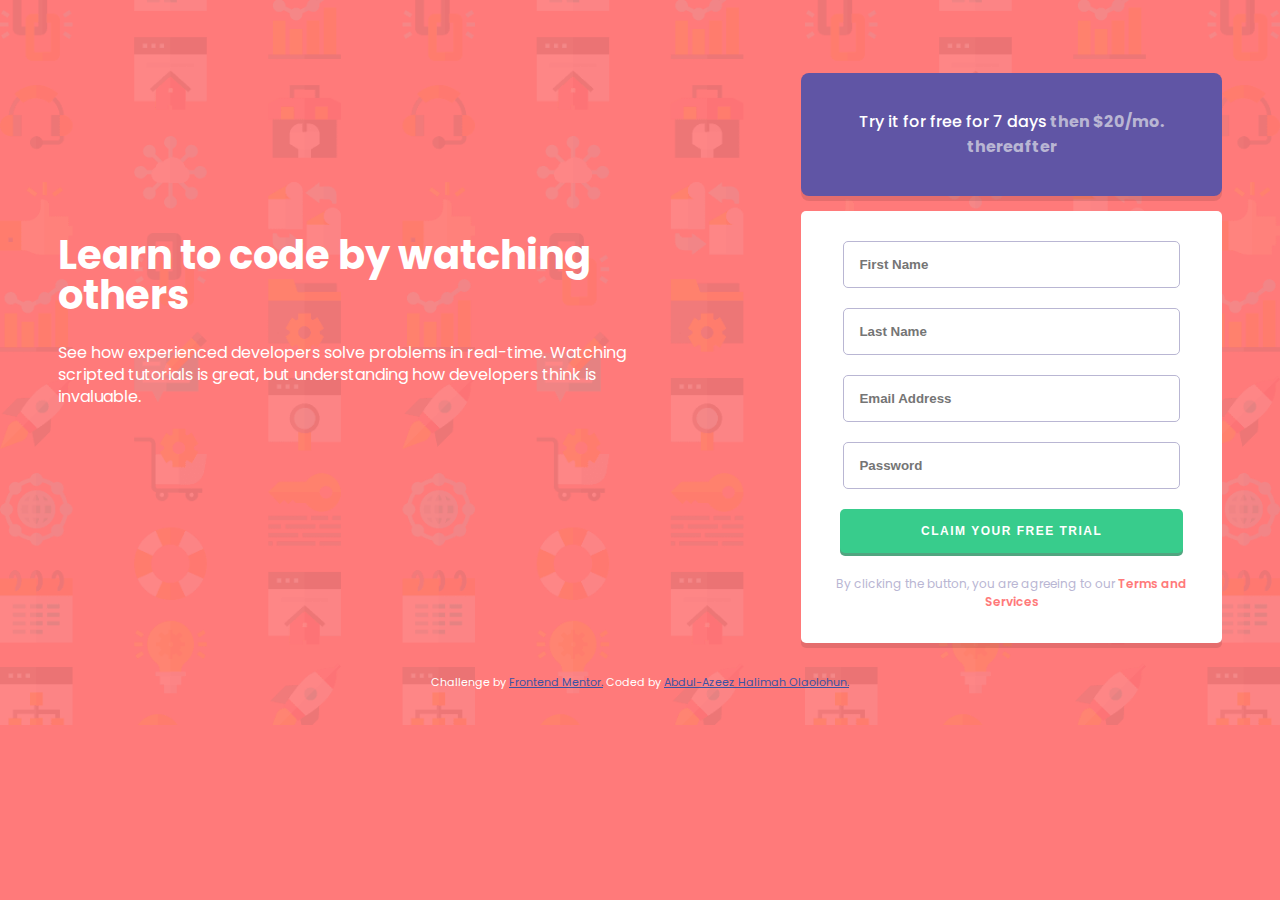
==== index.html @ d5b9acea "Update index.html" ====
<!--DEVELOPERS HUB LANDING PAGE -->
<!DOCTYPE html>
<html lang="en">
<head>
  <!-- META TAGS -->
  <meta charset="UTF-8">
  <meta name="viewport" content="width=device-width, initial-scale=1.0"> <!-- displays site properly based on user's device -->

  <!-- FAVICON -->
  <link rel="icon" type="image/png" sizes="32x32" href="./images/favicon-32x32.png">
  
  <title>Frontend Mentor | Intro component with sign up form</title>

  <!-- EXTERNAL CSS -->
  <link rel="stylesheet" href="./css/index.css">
</head>
<body>
<div class="container">
  <section class="section_1">
  <h1>Learn to code by watching others</h1>

  See how experienced developers solve problems in real-time. Watching scripted tutorials is great, 
  but understanding how developers think is invaluable. 
  </section>

 <section>
  <div class="bg-blue"><h4>
  <span class="font-weight-bold">Try it for free for 7 days</span> then $20/mo. thereafter
  </h4></div>
  <form method="post" onsubmit="return validate()" name="signupform" autocomplete="off">
    <input type="text" name="firstname" placeholder="First Name" value="" title="Enter your First Name">
	<div class="error font-weight-bolder" id="firstnameErr"></div>
	
    <input type="text" name="lastname" placeholder="Last Name" value="" title="Enter your Last Name">
	<div class="error font-weight-bolder" id="lastnameErr"></div>
	
    <input type="text" name="email" placeholder="Email Address" value="" title="Enter your E-mail Address">
	<div class="error font-weight-bolder" id="emailErr"></div>
	
	<input type="password" name="password" placeholder="Password" value="" title="Create a Strong Password">
	<div class="error font-weight-bolder" id="passwordErr"></div>
	
    <button type="submit" id="submit" class="bg-green font-weight-bolder">
    Claim your free trial
    </button>  

  <p class="bottom-text">By clicking the button, you are agreeing to our <a href="#" class="text-red font-weight-bolder">Terms and Services</a></p>
  </form>
  </section>
</div> <!-- END OF CONTAINER -->
  
  <footer>
    <p class="attribution">
      Challenge by <a href="https://www.frontendmentor.io?ref=challenge" target="_blank">Frontend Mentor.</a> 
      Coded by <a href="https://www.github.com/devhalimah" target="_blank">Abdul-Azeez Halimah Olaolohun.</a>
    </p>
  </footer>
  
  <!-- EXTERNAL JAVASCRIPT -->
  <script src="./script/index.js"></script>
</body>
</html>
---- css/index.css ----
@import url("https://fonts.googleapis.com/css2?family=Poppins:wght@400;500;600;700&display=swap");
body {
  font-family: "Poppins", sans-serif;
  font-size: 16px;
  font-weight: 400;
  background-color: #ff7a7a;
  background-image: url(../images/bg-intro-mobile.png);
  background-size: cover;
  background-repeat: no-repeat;
  color: #b9b6d3;
  text-align: center;
}

.container {
  display: flex;
  flex-direction: column;
  width: 100%;
}

section {
  padding: 20px;
}

.section_1 {
  color: #fff;
  line-height: 1.5;
}

h1 {
  font-weight: 700;
  color: #fff;
  font-size: 35px;
  line-height: 1.2;
}

.bg-blue {
  background-color: #6055a5;
  border-radius: 8px;
  padding: 15px;
  margin: 15px 0px;
  box-shadow: 0 5px rgba(0, 0, 0, 0.1);
}

.font-weight-bold {
  font-weight: 500;
  color: #fff;
}

.font-weight-bolder {
  font-weight: 600;
}

form {
  background-color: #fff;
  border-radius: 5px;
  padding: 20px;
  box-shadow: 0 5px rgba(0, 0, 0, 0.1);
}

form input[type=text], input[type=password] {
  padding: 15px;
  margin: 10px;
  width: 80%;
  color: #3e3c49;
  font-weight: 700;
  border-radius: 5px;
  border: 1px solid #b9b6d3;
  outline-color: #b3c4e6;
  outline-width: 1px;
}

.error {
  font-style: italic;
  color: #ff7a7a;
  text-align: right;
  padding-right: 25px;
  font-size: 11px;
}

.bg-green {
  background-color: #38cc8c;
  font-size: 12px;
  color: #fff;
  text-transform: uppercase;
  padding: 15px;
  margin: 10px 0px;
  border-radius: 5px;
  cursor: pointer;
  box-shadow: 0 3px rgba(37, 142, 96, 0.8);
  letter-spacing: 1.5px;
  border: none;
  outline: none;
  width: 90%;
}

.bg-green:active {
  transform: translateY(1px);
}

.bg-green a, .bottom-text a {
  text-decoration: none;
  color: inherit;
}

.bottom-text {
  color: #b9b6d3;
  font-size: 12px;
}

.bottom-text .text-red {
  color: #ff7a7a;
  cursor: pointer;
}

.attribution {
  font-size: 11px;
  color: #fff;
}

.attribution a {
  color: #3e52a3;
}

/* MEDIA QUERIES */
@media only screen and (min-width: 600px) and (orientation: landscape) {
  body {
    font-family: "Poppins", sans-serif;
    font-size: 16px;
    font-weight: 400;
    background-color: #ff7a7a;
    background-image: url(../images/bg-intro-desktop.png);
    background-size: cover;
    background-repeat: no-repeat;
    color: #b9b6d3;
    text-align: center;
  }

  .container {
    flex-direction: row;
  }

  section {
    margin-top: 50px;
    padding: 0px 50px 20px 100px;
  }

  .section_1 {
    color: #fff;
    padding-top: 150px;
    padding-left: 50px;
    text-align: left;
    line-height: 1.4;
    width: 50%;
  }

  h1 {
    font-size: 40px;
    line-height: 1;
  }
}

/*# sourceMappingURL=index.css.map */
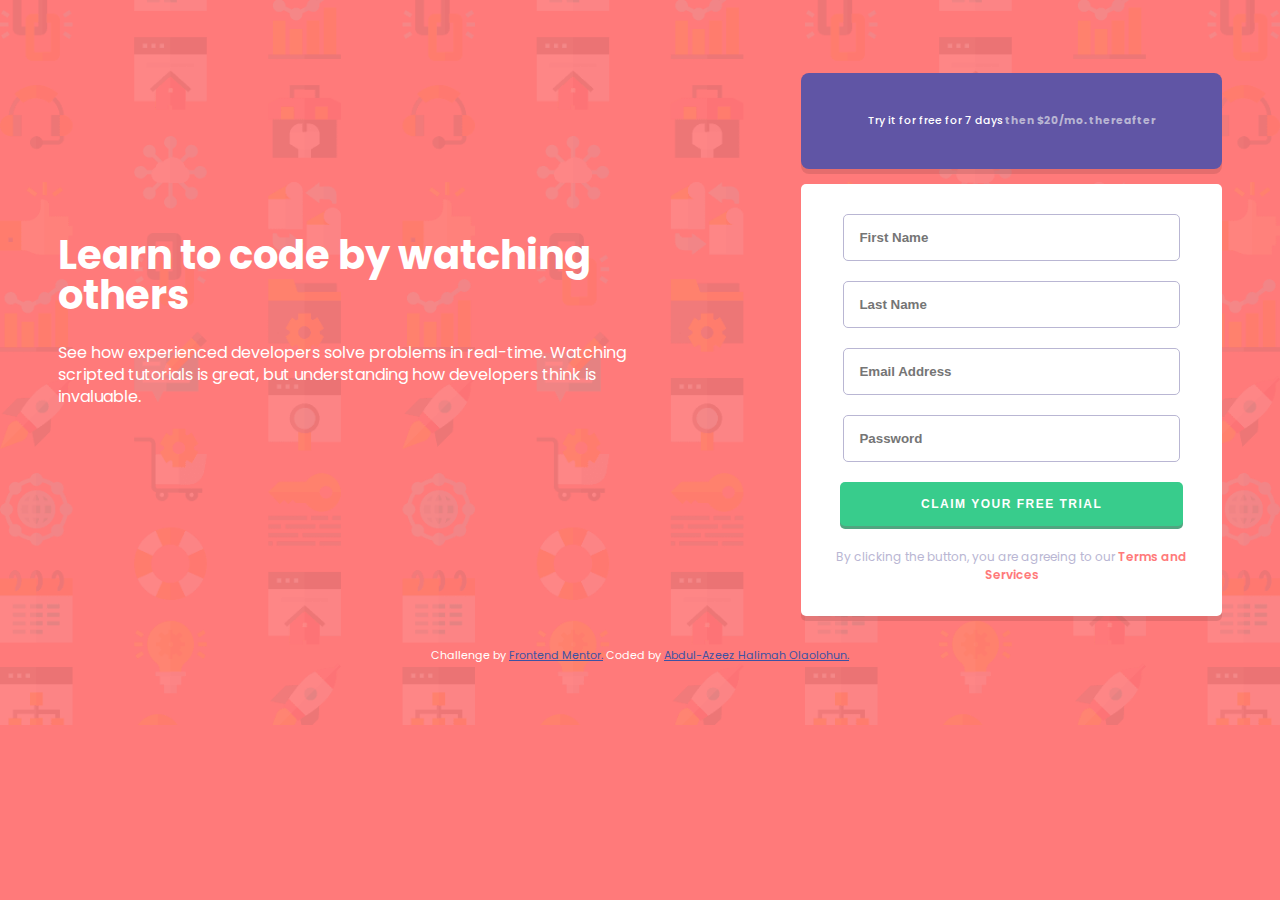
==== commit 28118659: "Update index.html" ====
--- a/index.html
+++ b/index.html
@@ -24,9 +24,9 @@
   </section>
 
  <section>
-  <div class="bg-blue"><h4>
+  <div class="bg-blue"><h6>
   <span class="font-weight-bold">Try it for free for 7 days</span> then $20/mo. thereafter
-  </h4></div>
+  </h6></div>
   <form method="post" onsubmit="return validate()" name="signupform" autocomplete="off">
     <input type="text" name="firstname" placeholder="First Name" value="" title="Enter your First Name">
 	<div class="error font-weight-bolder" id="firstnameErr"></div>
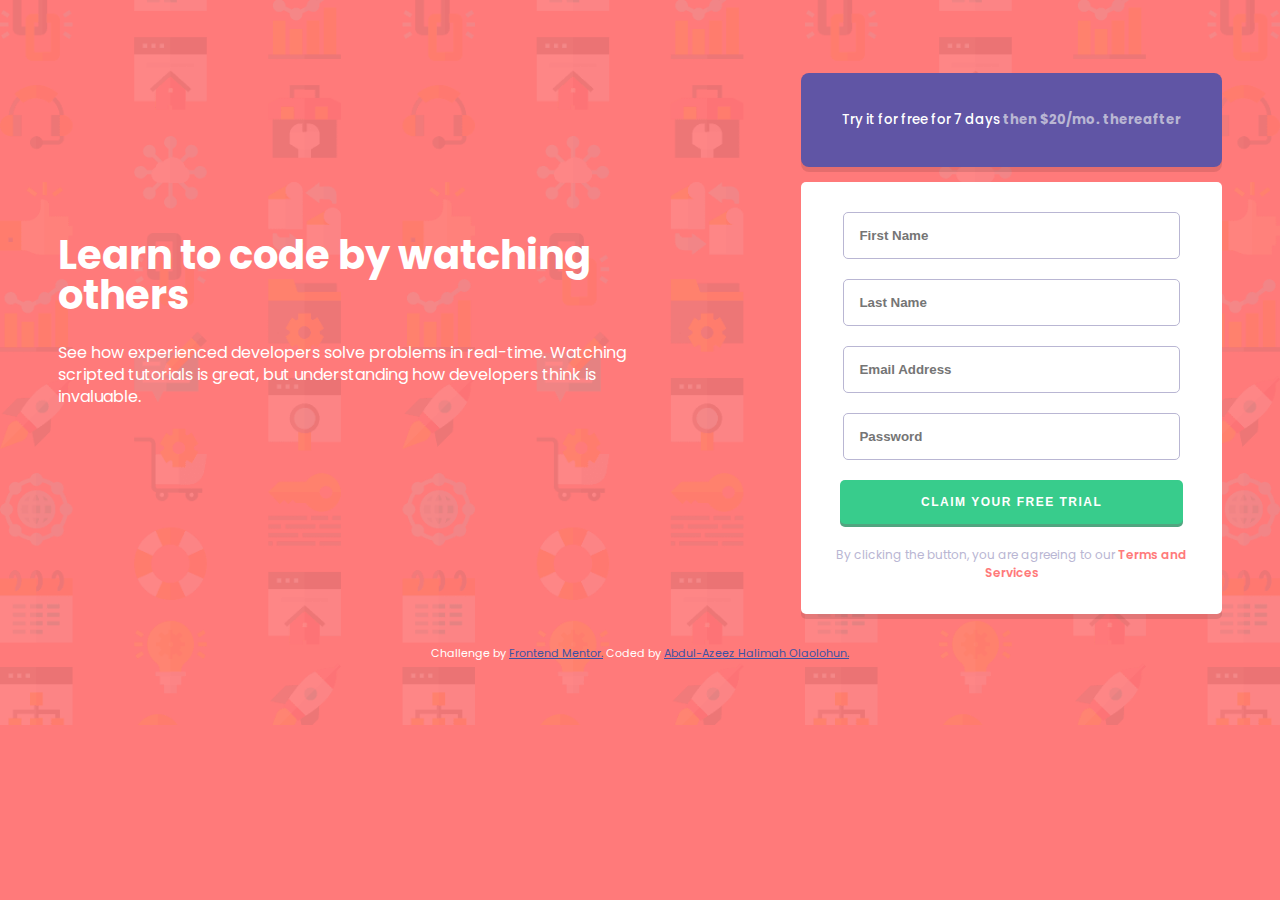
==== commit b46724b3: "Update index.html" ====
--- a/index.html
+++ b/index.html
@@ -24,9 +24,9 @@
   </section>
 
  <section>
-  <div class="bg-blue"><h6>
+  <div class="bg-blue"><h5>
   <span class="font-weight-bold">Try it for free for 7 days</span> then $20/mo. thereafter
-  </h6></div>
+  </h5></div>
   <form method="post" onsubmit="return validate()" name="signupform" autocomplete="off">
     <input type="text" name="firstname" placeholder="First Name" value="" title="Enter your First Name">
 	<div class="error font-weight-bolder" id="firstnameErr"></div>
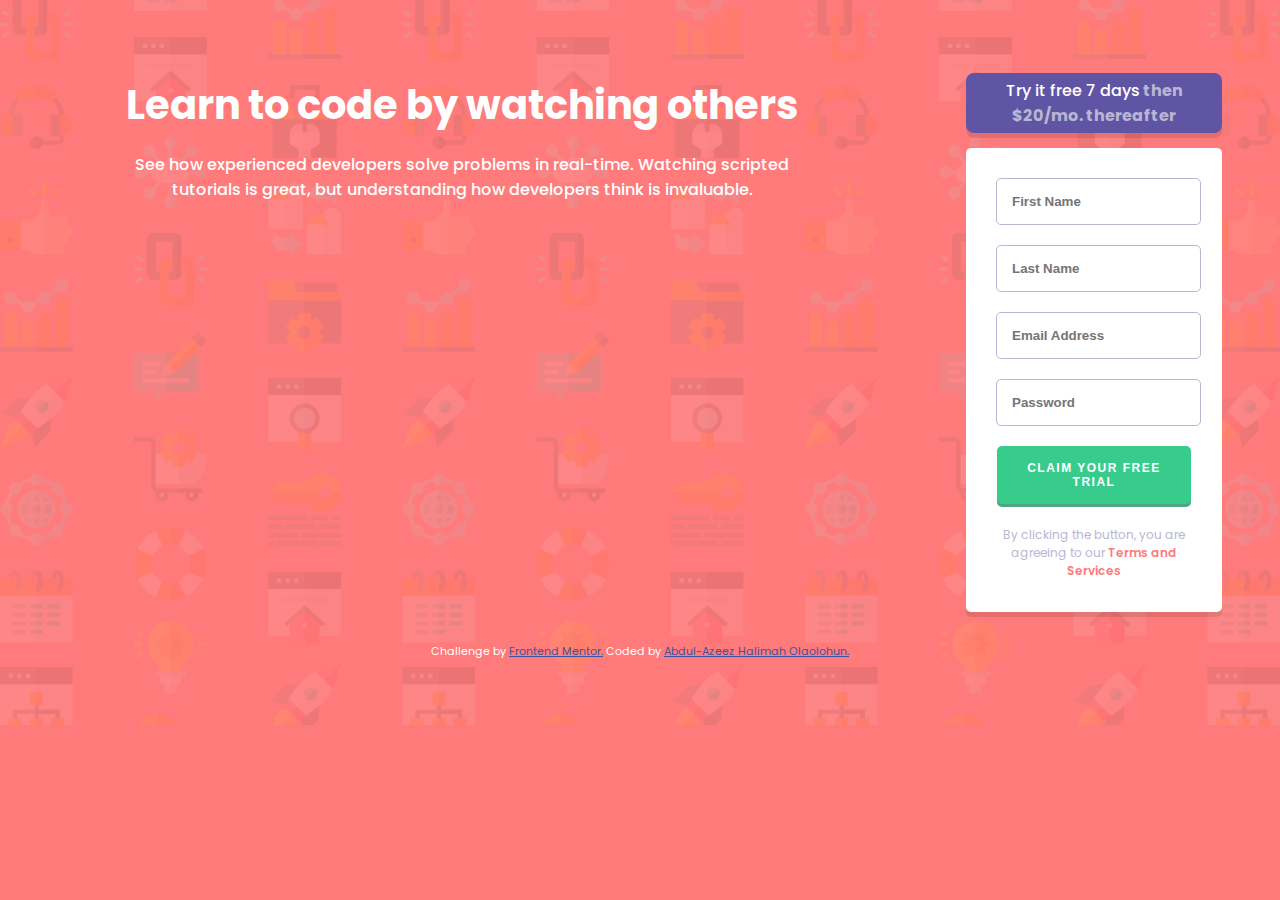
==== commit 06d11f7b: "Add files via upload" ====
--- a/index.html
+++ b/index.html
@@ -16,17 +16,18 @@
 </head>
 <body>
 <div class="container">
-  <section class="section_1">
+  <section class="section-1">
   <h1>Learn to code by watching others</h1>
-
+  <p class="sub-title font-weight-bold">
   See how experienced developers solve problems in real-time. Watching scripted tutorials is great, 
   but understanding how developers think is invaluable. 
+  </p>
   </section>
 
- <section>
-  <div class="bg-blue"><h5>
-  <span class="font-weight-bold">Try it for free for 7 days</span> then $20/mo. thereafter
-  </h5></div>
+ <section class="section-2">
+  <h4 class="bg-blue">
+  <span class="font-weight-bold">Try it free 7 days</span> then $20/mo. thereafter
+  </h4>
   <form method="post" onsubmit="return validate()" name="signupform" autocomplete="off">
     <input type="text" name="firstname" placeholder="First Name" value="" title="Enter your First Name">
 	<div class="error font-weight-bolder" id="firstnameErr"></div>
@@ -59,4 +60,4 @@
   <!-- EXTERNAL JAVASCRIPT -->
   <script src="./script/index.js"></script>
 </body>
-</html>
+</html>--- a/css/index.css
+++ b/css/index.css
@@ -36,7 +36,7 @@
 .bg-blue {
   background-color: #6055a5;
   border-radius: 8px;
-  padding: 15px;
+  padding: 5px;
   margin: 15px 0px;
   box-shadow: 0 5px rgba(0, 0, 0, 0.1);
 }
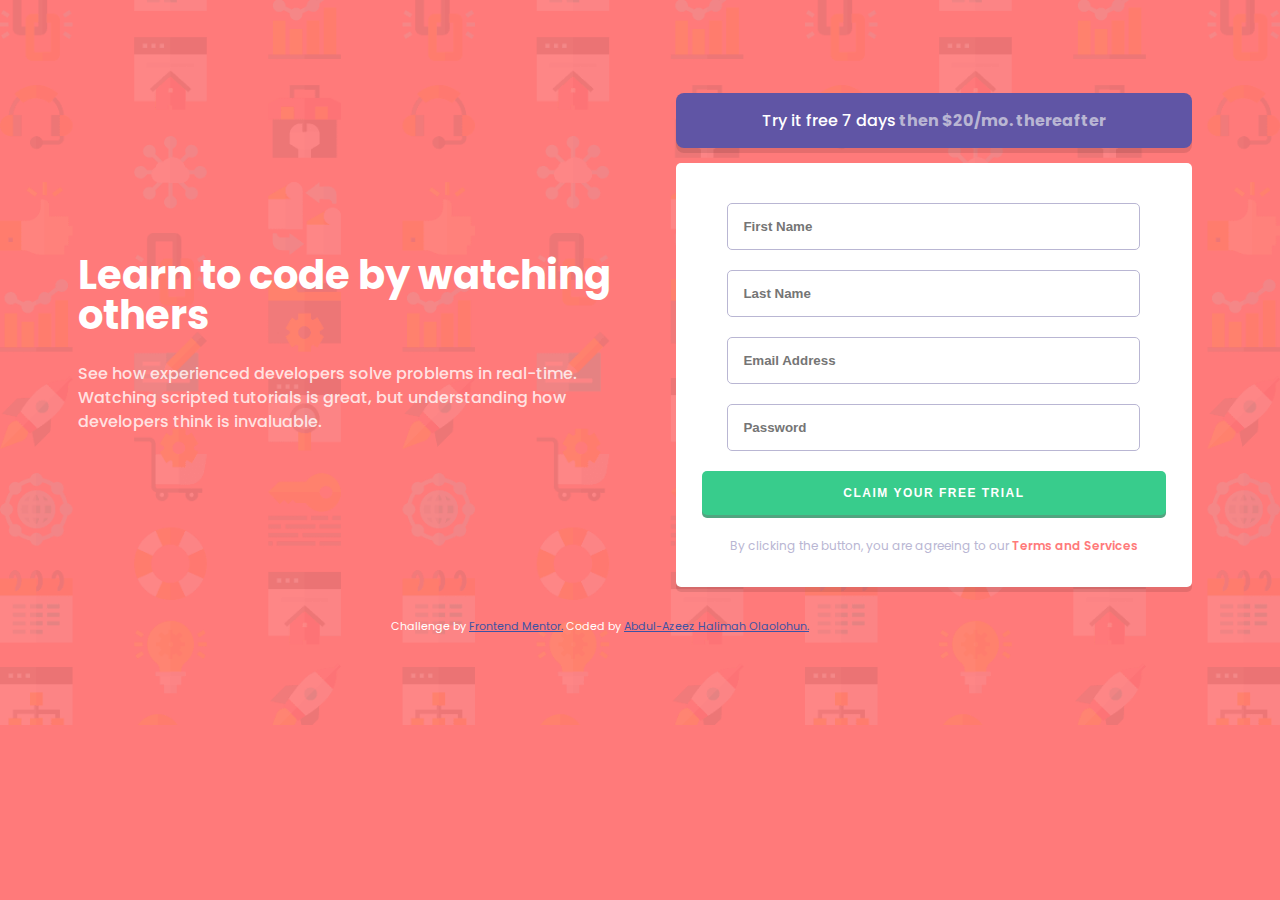
==== commit c982b75c: "Add files via upload" ====
--- a/index.html
+++ b/index.html
@@ -28,7 +28,7 @@
   <h4 class="bg-blue">
   <span class="font-weight-bold">Try it free 7 days</span> then $20/mo. thereafter
   </h4>
-  <form method="post" onsubmit="return validate()" name="signupform" autocomplete="off">
+  <form method="post" action="success.html" onsubmit="return validate()" name="signupform" autocomplete="off">
     <input type="text" name="firstname" placeholder="First Name" value="" title="Enter your First Name">
 	<div class="error font-weight-bolder" id="firstnameErr"></div>
 	
--- a/css/index.css
+++ b/css/index.css
@@ -1,4 +1,10 @@
 @import url("https://fonts.googleapis.com/css2?family=Poppins:wght@400;500;600;700&display=swap");
+
+*, 
+*::before, 
+*::after {
+	box-sizing: border-box;
+}
 body {
   font-family: "Poppins", sans-serif;
   font-size: 16px;
@@ -21,8 +27,8 @@
   padding: 20px;
 }
 
-.section_1 {
-  color: #fff;
+.section-1 .sub-title{
+  color: rgb(255,255,255,0.8);
   line-height: 1.5;
 }
 
@@ -36,7 +42,7 @@
 .bg-blue {
   background-color: #6055a5;
   border-radius: 8px;
-  padding: 5px;
+  padding: 15px;
   margin: 15px 0px;
   box-shadow: 0 5px rgba(0, 0, 0, 0.1);
 }
@@ -53,7 +59,8 @@
 form {
   background-color: #fff;
   border-radius: 5px;
-  padding: 20px;
+  padding-top: 30px;
+  padding-bottom: 20px;
   box-shadow: 0 5px rgba(0, 0, 0, 0.1);
 }
 
@@ -65,8 +72,11 @@
   font-weight: 700;
   border-radius: 5px;
   border: 1px solid #b9b6d3;
-  outline-color: #b3c4e6;
-  outline-width: 1px;
+  outline: none;
+}
+
+form input[type='text']:focus, input[type='password']:focus{
+    border: 1px solid hsl(249, 10%, 26%);
 }
 
 .error {
@@ -105,6 +115,8 @@
 .bottom-text {
   color: #b9b6d3;
   font-size: 12px;
+  padding-left: 20px;
+  padding-right: 20px;
 }
 
 .bottom-text .text-red {
@@ -133,6 +145,7 @@
     background-repeat: no-repeat;
     color: #b9b6d3;
     text-align: center;
+	padding: 20px 80px 20px 0px;
   }
 
   .container {
@@ -141,18 +154,24 @@
 
   section {
     margin-top: 50px;
-    padding: 0px 50px 20px 100px;
+    padding: 0px 0px 20px 0px;
   }
 
-  .section_1 {
+  .section-1 {
     color: #fff;
     padding-top: 150px;
-    padding-left: 50px;
+    padding-left: 70px;
+	padding-right: 0px;
     text-align: left;
     line-height: 1.4;
-    width: 50%;
+    width: 60%;
   }
-
+  
+  .section-2{
+	width: 50%;
+	padding-left: 20px;
+  }
+  
   h1 {
     font-size: 40px;
     line-height: 1;
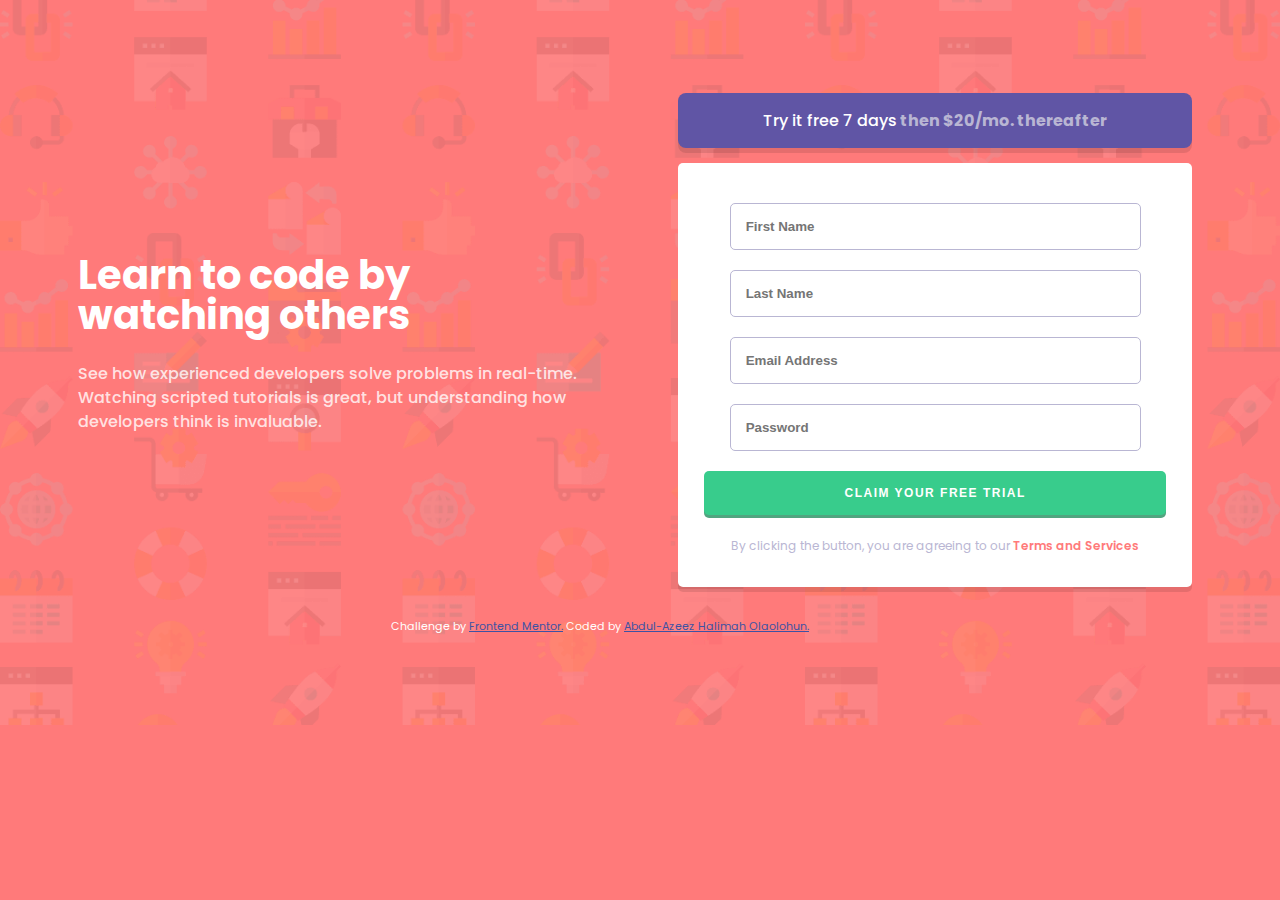
==== commit 88fa91ec: "Add files via upload" ====
--- a/index.html
+++ b/index.html
@@ -17,7 +17,7 @@
 <body>
 <div class="container">
   <section class="section-1">
-  <h1>Learn to code by watching others</h1>
+  <h1>Learn to code by<br/> watching others</h1>
   <p class="sub-title font-weight-bold">
   See how experienced developers solve problems in real-time. Watching scripted tutorials is great, 
   but understanding how developers think is invaluable. 
@@ -28,7 +28,7 @@
   <h4 class="bg-blue">
   <span class="font-weight-bold">Try it free 7 days</span> then $20/mo. thereafter
   </h4>
-  <form method="post" action="success.html" onsubmit="return validate()" name="signupform" autocomplete="off">
+  <form method="post" onsubmit="return validate()" name="signupform" autocomplete="off">
     <input type="text" name="firstname" placeholder="First Name" value="" title="Enter your First Name">
 	<div class="error font-weight-bolder" id="firstnameErr"></div>
 	
--- a/css/index.css
+++ b/css/index.css
@@ -161,7 +161,7 @@
     color: #fff;
     padding-top: 150px;
     padding-left: 70px;
-	padding-right: 0px;
+	padding-right: 50px;
     text-align: left;
     line-height: 1.4;
     width: 60%;
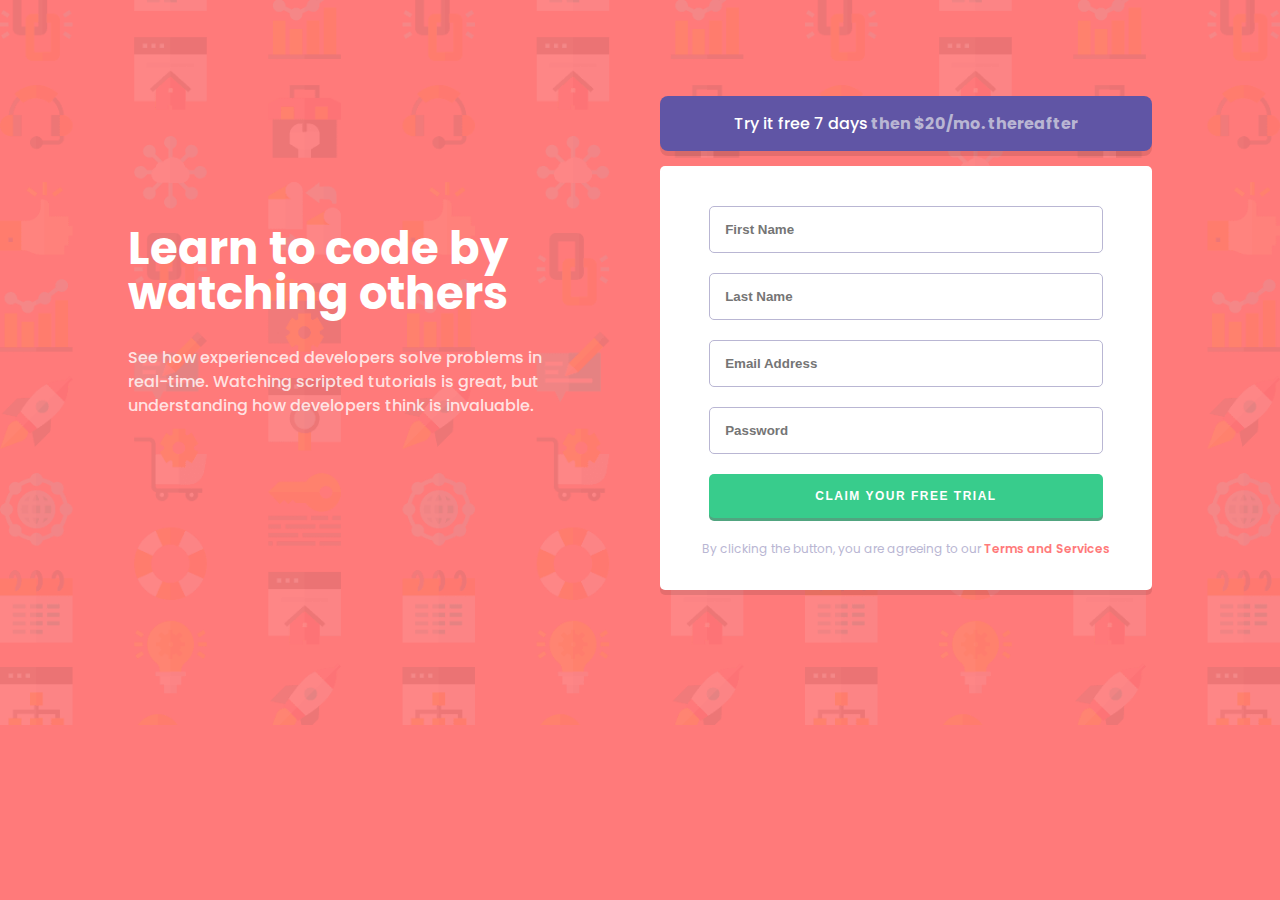
==== commit 8dcf1864: "Add files via upload" ====
--- a/index.html
+++ b/index.html
@@ -1,4 +1,3 @@
-                  <!--DEVELOPERS HUB LANDING PAGE -->
 <!DOCTYPE html>
 <html lang="en">
 <head>
@@ -7,9 +6,9 @@
   <meta name="viewport" content="width=device-width, initial-scale=1.0"> <!-- displays site properly based on user's device -->
 
   <!-- FAVICON -->
-  <link rel="icon" type="image/png" sizes="32x32" href="./images/favicon-32x32.png">
+  <link rel="icon" type="image/png" sizes="32x32" href="./images/favicon.png">
   
-  <title>Frontend Mentor | Intro component with sign up form</title>
+  <title>Limatek | Intro component with sign up form</title>
 
   <!-- EXTERNAL CSS -->
   <link rel="stylesheet" href="./css/index.css">
@@ -50,13 +49,6 @@
   </section>
 </div> <!-- END OF CONTAINER -->
   
-  <footer>
-    <p class="attribution">
-      Challenge by <a href="https://www.frontendmentor.io?ref=challenge" target="_blank">Frontend Mentor.</a> 
-      Coded by <a href="https://www.github.com/devhalimah" target="_blank">Abdul-Azeez Halimah Olaolohun.</a>
-    </p>
-  </footer>
-  
   <!-- EXTERNAL JAVASCRIPT -->
   <script src="./script/index.js"></script>
 </body>
--- a/css/index.css
+++ b/css/index.css
@@ -30,6 +30,11 @@
 .section-1 .sub-title{
   color: rgb(255,255,255,0.8);
   line-height: 1.5;
+}
+
+.section-2 {
+	width: 90%;
+    margin: 0 auto;
 }
 
 h1 {
@@ -100,7 +105,7 @@
   letter-spacing: 1.5px;
   border: none;
   outline: none;
-  width: 90%;
+  width: 80%;
 }
 
 .bg-green:active {
@@ -115,8 +120,8 @@
 .bottom-text {
   color: #b9b6d3;
   font-size: 12px;
+  padding-right: 20px;
   padding-left: 20px;
-  padding-right: 20px;
 }
 
 .bottom-text .text-red {
@@ -136,45 +141,43 @@
 /* MEDIA QUERIES */
 @media only screen and (min-width: 600px) and (orientation: landscape) {
   body {
-    font-family: "Poppins", sans-serif;
-    font-size: 16px;
-    font-weight: 400;
-    background-color: #ff7a7a;
     background-image: url(../images/bg-intro-desktop.png);
-    background-size: cover;
-    background-repeat: no-repeat;
-    color: #b9b6d3;
-    text-align: center;
-	padding: 20px 80px 20px 0px;
   }
 
   .container {
     flex-direction: row;
+	padding-right: 100px;
+	padding-left: 100px;
   }
 
   section {
-    margin-top: 50px;
-    padding: 0px 0px 20px 0px;
+    margin-top: 5%;
+    padding-bottom: 20px;
   }
 
   .section-1 {
     color: #fff;
-    padding-top: 150px;
-    padding-left: 70px;
-	padding-right: 50px;
+    padding-top: 135px;
     text-align: left;
     line-height: 1.4;
     width: 60%;
   }
   
-  .section-2{
-	width: 50%;
-	padding-left: 20px;
+  .section-1 .sub-title{
+	max-width: 450px;
+  }
+  
+  .section-2 {
+	width: 60%;
+	margin-top: 5%;
   }
   
   h1 {
-    font-size: 40px;
+    font-size: 45px;
     line-height: 1;
+  }
+  .attribution {
+	display: none;
   }
 }
 
